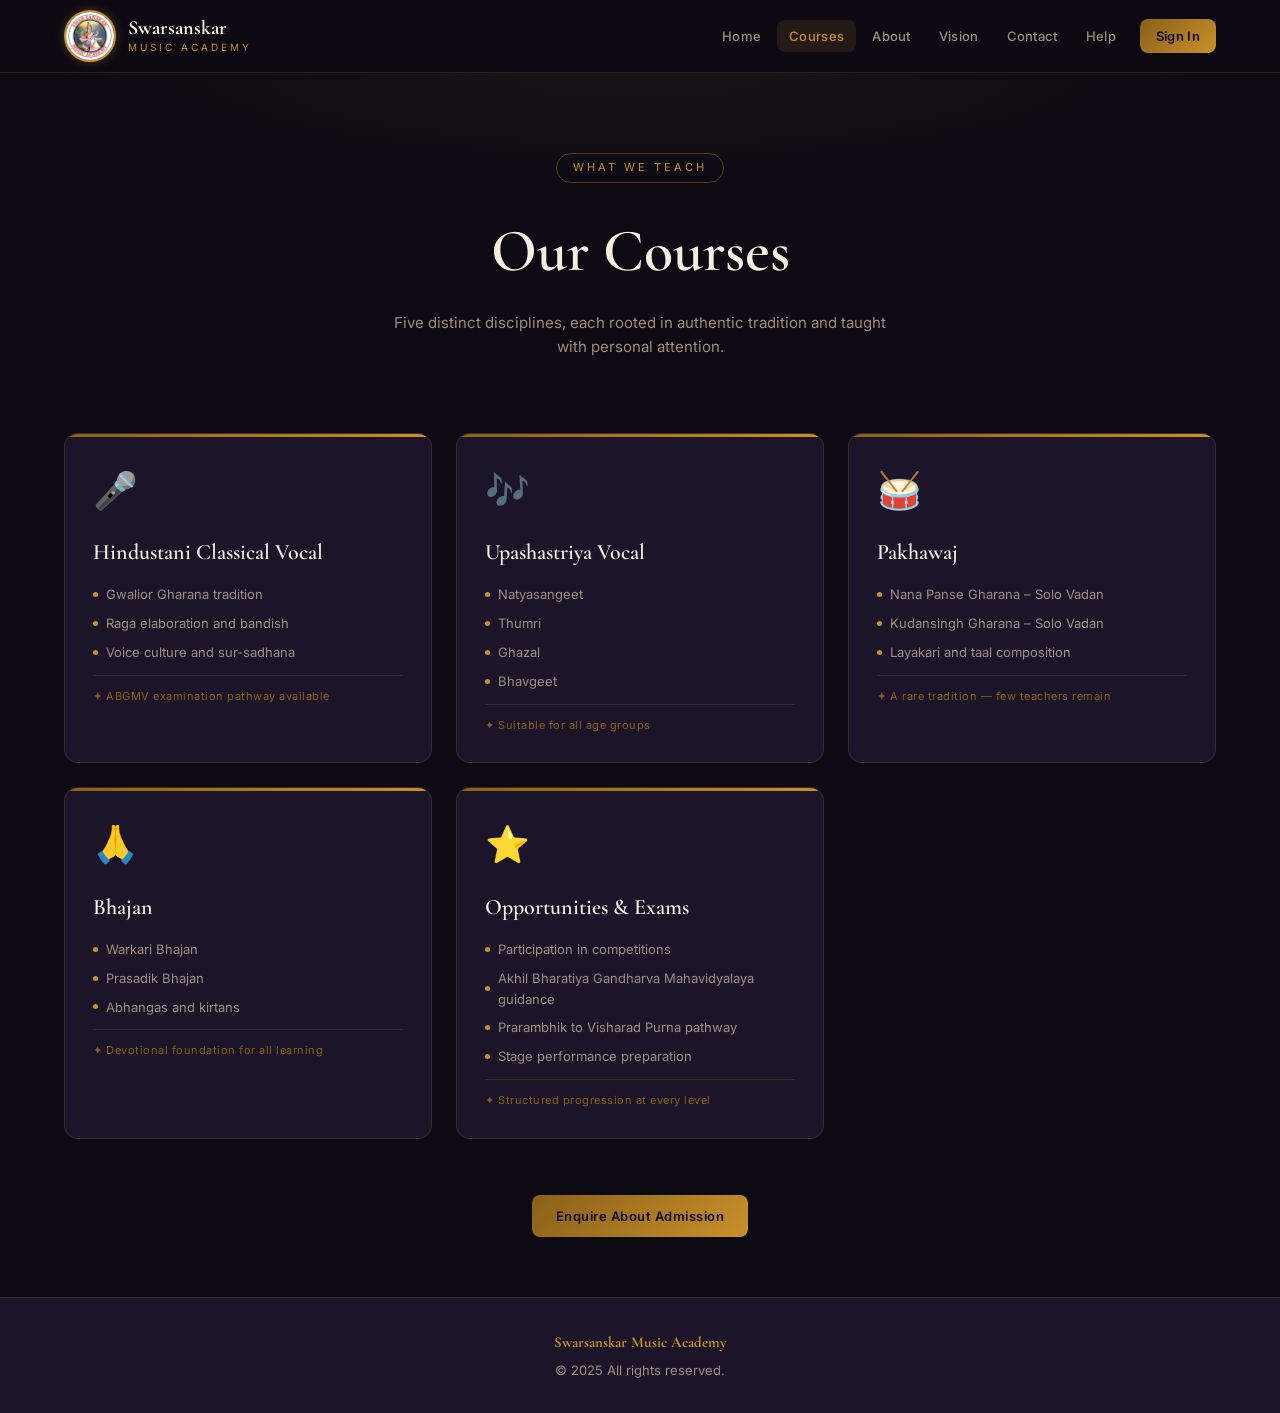
==== cat.html @ 976a272d "Add files via upload" ====
<!DOCTYPE html>
<html lang="en">
<head>
  <meta charset="UTF-8">
  <meta name="viewport" content="width=device-width, initial-scale=1.0">
  <title>Courses – Swarsanskar Music Academy</title>
  <link rel="stylesheet" href="theme.css">
  <style>
    .courses-grid {
      display: grid;
      grid-template-columns: repeat(auto-fill, minmax(280px, 1fr));
      gap: 24px;
    }

    .course-card {
      background: var(--surface);
      border: 1px solid var(--border);
      border-radius: var(--radius);
      padding: 28px;
      transition: transform 0.25s, box-shadow 0.25s, border-color 0.25s;
      position: relative;
      overflow: hidden;
    }

    .course-card::before {
      content: '';
      position: absolute;
      top: 0; left: 0; right: 0;
      height: 3px;
      background: linear-gradient(90deg, var(--gold-dim), var(--gold));
    }

    .course-card:hover {
      transform: translateY(-5px);
      box-shadow: 0 20px 50px rgba(0,0,0,0.5);
      border-color: var(--border-s);
    }

    .course-icon {
      font-size: 36px;
      margin-bottom: 16px;
      display: block;
    }

    .course-card h2 {
      font-family: var(--font-display);
      font-size: 22px;
      font-weight: 600;
      color: var(--sand);
      margin-bottom: 14px;
    }

    .course-card ul {
      list-style: none;
      display: flex;
      flex-direction: column;
      gap: 8px;
    }

    .course-card ul li {
      font-size: 13px;
      color: var(--muted);
      display: flex;
      align-items: center;
      gap: 8px;
    }

    .course-card ul li::before {
      content: '';
      width: 5px; height: 5px;
      border-radius: 50%;
      background: var(--gold);
      flex-shrink: 0;
    }

    .course-note {
      margin-top: 12px;
      padding-top: 12px;
      border-top: 1px solid var(--border);
      font-size: 11px;
      color: var(--gold-dim);
      letter-spacing: 0.5px;
    }

    .hero-wrap {
      text-align: center;
      padding: 80px 24px 50px;
      background: radial-gradient(ellipse 70% 50% at 50% 0%, rgba(201,144,42,0.06) 0%, transparent 70%);
    }
  </style>
</head>
<body>

  <header class="site-header">
    <div class="header-inner">
      <a href="index.html" class="logo-group">
        <img src="logo.jpeg" alt="Logo" class="site-logo">
        <div class="logo-text">
          <span class="logo-name">Swarsanskar</span>
          <span class="logo-sub">Music Academy</span>
        </div>
      </a>
      <button class="nav-hamburger" onclick="document.getElementById('siteNav').classList.toggle('open')" aria-label="Menu">
        <span></span><span></span><span></span>
      </button>
      <nav class="site-nav" id="siteNav">
        <a href="index.html">Home</a>
        <a href="cat.html" class="active">Courses</a>
        <a href="about.html">About</a>
        <a href="vision.html">Vision</a>
        <a href="cont.html">Contact</a>
        <a href="help.html">Help</a>
        <a href="Sign.html" class="nav-cta">Sign In</a>
      </nav>
    </div>
  </header>

  <div class="hero-wrap">
    <div class="hero-badge" style="display:inline-block; font-size:11px; letter-spacing:3px; text-transform:uppercase; color:var(--gold); border:1px solid var(--border-s); border-radius:50px; padding:5px 16px; margin-bottom:20px;">What We Teach</div>
    <h1 style="font-family:var(--font-display); font-size: clamp(36px,6vw,60px); font-weight:600; color:var(--sand); margin-bottom:12px;">Our Courses</h1>
    <p style="color:var(--muted); font-size:15px; max-width:520px; margin:0 auto;">Five distinct disciplines, each rooted in authentic tradition and taught with personal attention.</p>
  </div>

  <section class="section-wrap" style="padding-top: 24px;">
    <div class="courses-grid">

      <div class="course-card">
        <span class="course-icon">🎤</span>
        <h2>Hindustani Classical Vocal</h2>
        <ul>
          <li>Gwalior Gharana tradition</li>
          <li>Raga elaboration and bandish</li>
          <li>Voice culture and sur-sadhana</li>
        </ul>
        <div class="course-note">✦ ABGMV examination pathway available</div>
      </div>

      <div class="course-card">
        <span class="course-icon">🎶</span>
        <h2>Upashastriya Vocal</h2>
        <ul>
          <li>Natyasangeet</li>
          <li>Thumri</li>
          <li>Ghazal</li>
          <li>Bhavgeet</li>
        </ul>
        <div class="course-note">✦ Suitable for all age groups</div>
      </div>

      <div class="course-card">
        <span class="course-icon">🥁</span>
        <h2>Pakhawaj</h2>
        <ul>
          <li>Nana Panse Gharana – Solo Vadan</li>
          <li>Kudansingh Gharana – Solo Vadan</li>
          <li>Layakari and taal composition</li>
        </ul>
        <div class="course-note">✦ A rare tradition — few teachers remain</div>
      </div>

      <div class="course-card">
        <span class="course-icon">🙏</span>
        <h2>Bhajan</h2>
        <ul>
          <li>Warkari Bhajan</li>
          <li>Prasadik Bhajan</li>
          <li>Abhangas and kirtans</li>
        </ul>
        <div class="course-note">✦ Devotional foundation for all learning</div>
      </div>

      <div class="course-card" style="grid-column: span 1;">
        <span class="course-icon">⭐</span>
        <h2>Opportunities & Exams</h2>
        <ul>
          <li>Participation in competitions</li>
          <li>Akhil Bharatiya Gandharva Mahavidyalaya guidance</li>
          <li>Prarambhik to Visharad Purna pathway</li>
          <li>Stage performance preparation</li>
        </ul>
        <div class="course-note">✦ Structured progression at every level</div>
      </div>

    </div>

    <div style="margin-top: 56px; text-align: center;">
      <a href="cont.html" class="btn btn-gold">Enquire About Admission</a>
    </div>
  </section>

  <footer class="site-footer">
    <strong>Swarsanskar Music Academy</strong><br>
    <span style="margin-top: 6px; display: block;">© 2025 All rights reserved.</span>
  </footer>

</body>
</html>
---- theme.css ----
/* ═══════════════════════════════════════════════
   SWARSANSKAR — SHARED THEME
   Palette: midnight indigo + saffron gold + sandstone
   ═══════════════════════════════════════════════ */

@import url('https://fonts.googleapis.com/css2?family=Cormorant+Garamond:ital,wght@0,400;0,600;0,700;1,400;1,600&family=Inter:wght@300;400;500;600&display=swap');

:root {
  --midnight:  #0d0a14;
  --surface:   #1c1428;
  --surface2:  #251d35;
  --gold:      #c9902a;
  --gold-lt:   #e8b96a;
  --gold-dim:  #8a6018;
  --sand:      #f5ede0;
  --sand-dim:  #d4c4ae;
  --maroon:    #7c3e52;
  --maroon-lt: #a8566d;
  --text:      #f0e6d6;
  --muted:     #9e8e7e;
  --border:    rgba(201,144,42,0.18);
  --border-s:  rgba(201,144,42,0.35);

  --font-display: 'Cormorant Garamond', Georgia, serif;
  --font-body:    'Inter', system-ui, sans-serif;

  --radius:  14px;
  --radius-s: 8px;
  --shadow:  0 8px 32px rgba(0,0,0,0.45);
}

*, *::before, *::after { box-sizing: border-box; margin: 0; padding: 0; }

html { scroll-behavior: smooth; }

body {
  font-family: var(--font-body);
  background: var(--midnight);
  color: var(--text);
  min-height: 100vh;
  line-height: 1.6;
}

/* ── HEADER ─────────────────────────────── */
.site-header {
  position: sticky;
  top: 0;
  z-index: 1000;
  background: rgba(13,10,20,0.88);
  backdrop-filter: blur(14px);
  border-bottom: 1px solid var(--border);
}

.header-inner {
  max-width: 1200px;
  margin: 0 auto;
  padding: 0 24px;
  display: flex;
  align-items: center;
  justify-content: space-between;
  height: 72px;
}

.logo-group {
  display: flex;
  align-items: center;
  gap: 12px;
  text-decoration: none;
}

.site-logo {
  width: 52px;
  height: 52px;
  border-radius: 50%;
  object-fit: cover;
  border: 2px solid var(--gold);
  box-shadow: 0 0 12px rgba(201,144,42,0.3);
}

.logo-text {
  display: flex;
  flex-direction: column;
}

.logo-name {
  font-family: var(--font-display);
  font-size: 20px;
  font-weight: 700;
  color: var(--sand);
  line-height: 1.1;
}

.logo-sub {
  font-size: 10px;
  letter-spacing: 3px;
  color: var(--gold);
  text-transform: uppercase;
}

/* ── NAV ──────────────────────────────── */
.site-nav {
  display: flex;
  align-items: center;
  gap: 4px;
}

.site-nav a {
  font-size: 13px;
  font-weight: 500;
  color: var(--muted);
  text-decoration: none;
  padding: 6px 12px;
  border-radius: var(--radius-s);
  transition: color 0.2s, background 0.2s;
  letter-spacing: 0.3px;
}

.site-nav a:hover {
  color: var(--gold-lt);
  background: rgba(201,144,42,0.1);
}

.site-nav a.active,
.site-nav a[aria-current="page"] {
  color: var(--gold);
  background: rgba(201,144,42,0.12);
}

.nav-cta {
  margin-left: 8px;
  background: linear-gradient(135deg, var(--gold-dim), var(--gold)) !important;
  color: var(--midnight) !important;
  font-weight: 600 !important;
  padding: 7px 16px !important;
}

.nav-cta:hover {
  opacity: 0.9;
  background: linear-gradient(135deg, var(--gold), var(--gold-lt)) !important;
}

/* ── SWAR DIVIDER (signature element) ──── */
.swar-divider {
  display: flex;
  align-items: center;
  gap: 16px;
  padding: 12px 0;
  opacity: 0.6;
}

.swar-divider::before,
.swar-divider::after {
  content: '';
  flex: 1;
  height: 1px;
  background: linear-gradient(90deg, transparent, var(--gold), transparent);
}

.swar-divider span {
  font-family: var(--font-display);
  font-size: 18px;
  color: var(--gold);
  font-style: italic;
}

/* ── PAGE HERO ───────────────────────── */
.page-hero {
  padding: 80px 24px 60px;
  text-align: center;
}

.page-hero h1 {
  font-family: var(--font-display);
  font-size: clamp(36px, 6vw, 64px);
  font-weight: 600;
  color: var(--sand);
  line-height: 1.1;
  margin-bottom: 16px;
}

.page-hero p {
  font-size: 16px;
  color: var(--muted);
  max-width: 600px;
  margin: 0 auto;
}

/* ── CARDS ───────────────────────────── */
.card {
  background: var(--surface);
  border: 1px solid var(--border);
  border-radius: var(--radius);
  padding: 28px;
  box-shadow: var(--shadow);
}

/* ── BUTTONS ─────────────────────────── */
.btn {
  display: inline-flex;
  align-items: center;
  gap: 8px;
  padding: 11px 24px;
  border-radius: var(--radius-s);
  border: none;
  font-family: var(--font-body);
  font-size: 13px;
  font-weight: 600;
  letter-spacing: 0.5px;
  cursor: pointer;
  transition: all 0.2s;
  text-decoration: none;
}

.btn-gold {
  background: linear-gradient(135deg, var(--gold-dim), var(--gold));
  color: var(--midnight);
}

.btn-gold:hover {
  opacity: 0.88;
  transform: translateY(-1px);
}

.btn-outline {
  background: transparent;
  color: var(--gold);
  border: 1px solid var(--border-s);
}

.btn-outline:hover {
  background: rgba(201,144,42,0.1);
}

/* ── FOOTER ─────────────────────────── */
.site-footer {
  border-top: 1px solid var(--border);
  padding: 32px 24px;
  text-align: center;
  color: var(--muted);
  font-size: 13px;
  background: var(--surface);
}

.site-footer strong {
  color: var(--gold);
  font-family: var(--font-display);
  font-size: 15px;
}

/* ── SECTION WRAPPER ─────────────────── */
.section-wrap {
  max-width: 1200px;
  margin: 0 auto;
  padding: 60px 24px;
}

.section-title {
  font-family: var(--font-display);
  font-size: clamp(28px, 4vw, 42px);
  font-weight: 600;
  color: var(--sand);
  margin-bottom: 8px;
}

.section-sub {
  color: var(--muted);
  font-size: 14px;
  margin-bottom: 40px;
}

/* ── FORM FIELDS ─────────────────────── */
.field {
  margin-bottom: 16px;
}

.field label {
  display: block;
  font-size: 10px;
  letter-spacing: 1.5px;
  text-transform: uppercase;
  color: var(--muted);
  margin-bottom: 6px;
}

.field input,
.field select,
.field textarea {
  width: 100%;
  padding: 11px 14px;
  background: var(--midnight);
  border: 1px solid var(--border);
  border-radius: var(--radius-s);
  color: var(--text);
  font-family: var(--font-body);
  font-size: 14px;
  transition: border-color 0.2s, box-shadow 0.2s;
}

.field input:focus,
.field select:focus,
.field textarea:focus {
  outline: none;
  border-color: var(--gold);
  box-shadow: 0 0 0 3px rgba(201,144,42,0.12);
}

.field input::placeholder,
.field textarea::placeholder {
  color: var(--muted);
  opacity: 0.6;
}

.field select option {
  background: var(--surface);
}

/* ── TOAST ───────────────────────────── */
.toast {
  position: fixed;
  bottom: 28px;
  left: 50%;
  transform: translateX(-50%) translateY(60px);
  background: var(--surface2);
  border: 1px solid var(--border);
  color: var(--text);
  padding: 12px 24px;
  border-radius: 50px;
  font-size: 13px;
  opacity: 0;
  transition: all 0.3s ease;
  z-index: 9999;
  white-space: nowrap;
  box-shadow: var(--shadow);
}

.toast.show {
  opacity: 1;
  transform: translateX(-50%) translateY(0);
}

.toast.success { border-color: #4ade80; color: #4ade80; }
.toast.error   { border-color: #f87171; color: #f87171; }

/* ── MOBILE NAV ──────────────────────── */
.nav-hamburger {
  display: none;
  flex-direction: column;
  gap: 5px;
  background: none;
  border: none;
  cursor: pointer;
  padding: 4px;
}

.nav-hamburger span {
  display: block;
  width: 22px;
  height: 2px;
  background: var(--gold);
  border-radius: 2px;
  transition: all 0.3s;
}

@media (max-width: 768px) {
  .nav-hamburger { display: flex; }
  
  .site-nav {
    display: none;
    position: absolute;
    top: 72px;
    left: 0;
    right: 0;
    background: rgba(13,10,20,0.97);
    border-bottom: 1px solid var(--border);
    flex-direction: column;
    padding: 12px 16px;
    gap: 4px;
  }

  .site-nav.open { display: flex; }
  
  .site-nav a { width: 100%; }
}
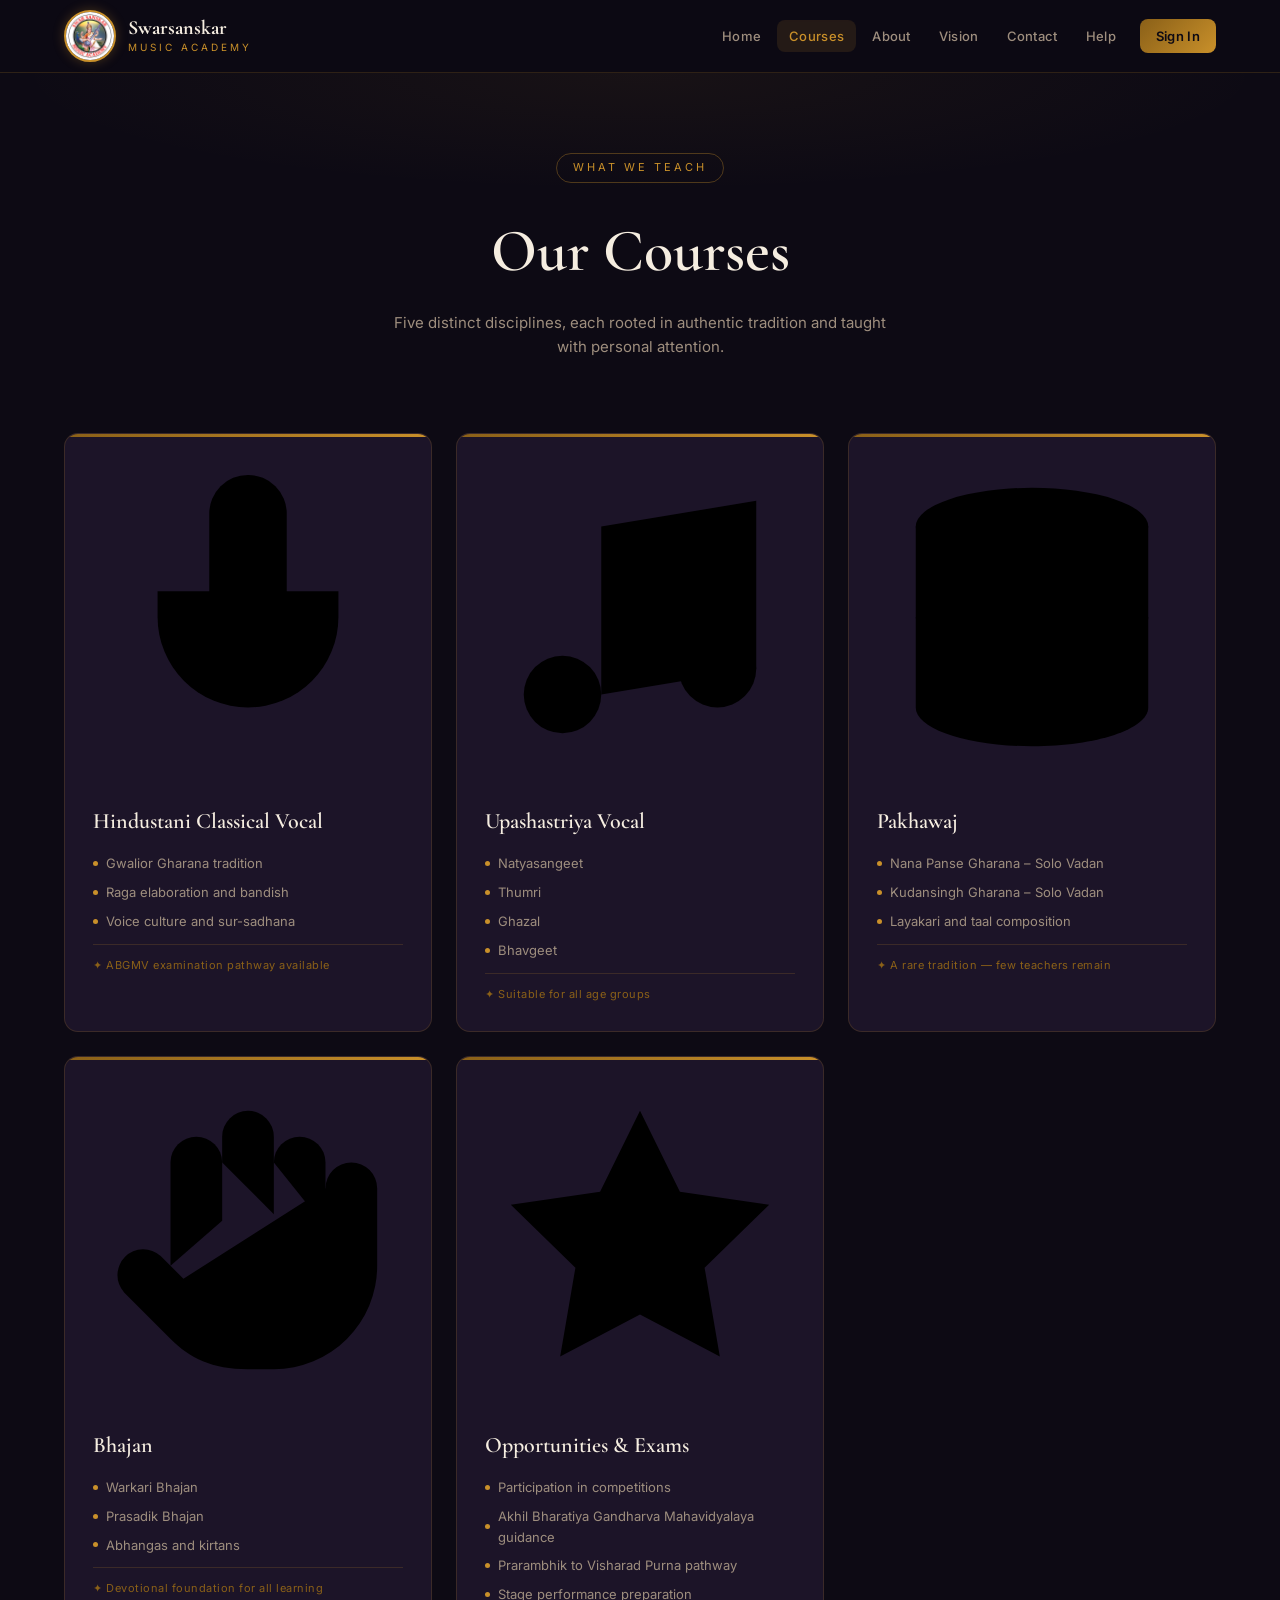
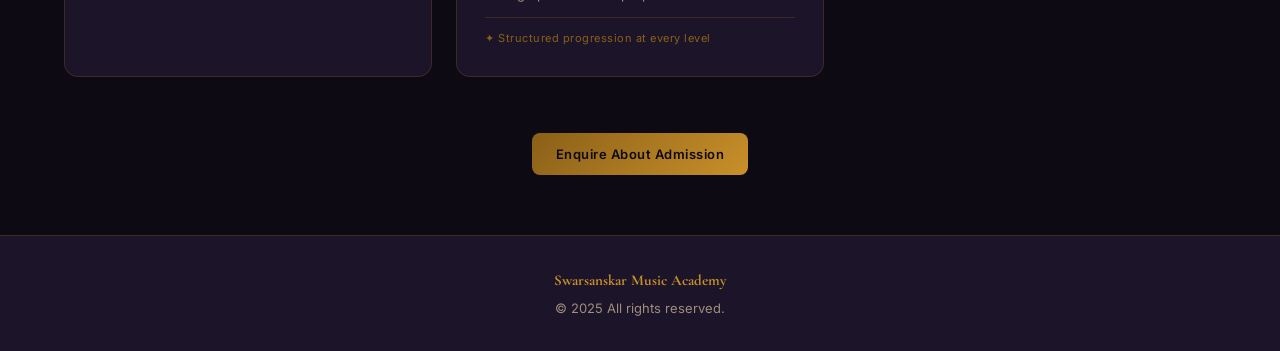
==== commit db78a748: "Update cat.html" ====
--- a/cat.html
+++ b/cat.html
@@ -124,64 +124,74 @@
   <section class="section-wrap" style="padding-top: 24px;">
     <div class="courses-grid">
 
-      <div class="course-card">
-        <span class="course-icon">🎤</span>
-        <h2>Hindustani Classical Vocal</h2>
-        <ul>
-          <li>Gwalior Gharana tradition</li>
-          <li>Raga elaboration and bandish</li>
-          <li>Voice culture and sur-sadhana</li>
-        </ul>
-        <div class="course-note">✦ ABGMV examination pathway available</div>
-      </div>
-
-      <div class="course-card">
-        <span class="course-icon">🎶</span>
-        <h2>Upashastriya Vocal</h2>
-        <ul>
-          <li>Natyasangeet</li>
-          <li>Thumri</li>
-          <li>Ghazal</li>
-          <li>Bhavgeet</li>
-        </ul>
-        <div class="course-note">✦ Suitable for all age groups</div>
-      </div>
-
-      <div class="course-card">
-        <span class="course-icon">🥁</span>
-        <h2>Pakhawaj</h2>
-        <ul>
-          <li>Nana Panse Gharana – Solo Vadan</li>
-          <li>Kudansingh Gharana – Solo Vadan</li>
-          <li>Layakari and taal composition</li>
-        </ul>
-        <div class="course-note">✦ A rare tradition — few teachers remain</div>
-      </div>
-
-      <div class="course-card">
-        <span class="course-icon">🙏</span>
-        <h2>Bhajan</h2>
-        <ul>
-          <li>Warkari Bhajan</li>
-          <li>Prasadik Bhajan</li>
-          <li>Abhangas and kirtans</li>
-        </ul>
-        <div class="course-note">✦ Devotional foundation for all learning</div>
-      </div>
-
-      <div class="course-card" style="grid-column: span 1;">
-        <span class="course-icon">⭐</span>
-        <h2>Opportunities & Exams</h2>
-        <ul>
-          <li>Participation in competitions</li>
-          <li>Akhil Bharatiya Gandharva Mahavidyalaya guidance</li>
-          <li>Prarambhik to Visharad Purna pathway</li>
-          <li>Stage performance preparation</li>
-        </ul>
-        <div class="course-note">✦ Structured progression at every level</div>
-      </div>
-
-    </div>
+  <div class="course-card">
+    <span class="course-icon">
+      <svg class="icon-svg" viewBox="0 0 24 24"><path d="M12 1a3 3 0 0 0-3 3v8a3 3 0 0 0 6 0V4a3 3 0 0 0-3-3z"/><path d="M19 10v2a7 7 0 0 1-14 0v-2"/><line x1="12" y1="19" x2="12" y2="23"/><line x1="8" y1="23" x2="16" y2="23"/></svg>
+    </span>
+    <h2>Hindustani Classical Vocal</h2>
+    <ul>
+      <li>Gwalior Gharana tradition</li>
+      <li>Raga elaboration and bandish</li>
+      <li>Voice culture and sur-sadhana</li>
+    </ul>
+    <div class="course-note">✦ ABGMV examination pathway available</div>
+  </div>
+
+  <div class="course-card">
+    <span class="course-icon">
+      <svg class="icon-svg" viewBox="0 0 24 24"><path d="M9 18V5l12-2v13"/><circle cx="6" cy="18" r="3"/><circle cx="18" cy="16" r="3"/></svg>
+    </span>
+    <h2>Upashastriya Vocal</h2>
+    <ul>
+      <li>Natyasangeet</li>
+      <li>Thumri</li>
+      <li>Ghazal</li>
+      <li>Bhavgeet</li>
+    </ul>
+    <div class="course-note">✦ Suitable for all age groups</div>
+  </div>
+
+  <div class="course-card">
+    <span class="course-icon">
+      <svg class="icon-svg" viewBox="0 0 24 24"><ellipse cx="12" cy="5" rx="9" ry="3"/><path d="M21 12c0 1.66-4 3-9 3s-9-1.34-9-3"/><path d="M3 5v14c0 1.66 4 3 9 3s9-1.34 9-3V5"/></svg>
+    </span>
+    <h2>Pakhawaj</h2>
+    <ul>
+      <li>Nana Panse Gharana – Solo Vadan</li>
+      <li>Kudansingh Gharana – Solo Vadan</li>
+      <li>Layakari and taal composition</li>
+    </ul>
+    <div class="course-note">✦ A rare tradition — few teachers remain</div>
+  </div>
+
+  <div class="course-card">
+    <span class="course-icon">
+      <svg class="icon-svg" viewBox="0 0 24 24"><path d="M18 11V6a2 2 0 0 0-2-2 2 2 0 0 0-2 2v0"/><path d="M14 10V4a2 2 0 0 0-2-2 2 2 0 0 0-2 2v2"/><path d="M10 10.5V6a2 2 0 0 0-2-2 2 2 0 0 0-2 2v8"/><path d="M18 8a2 2 0 1 1 4 0v6a8 8 0 0 1-8 8h-2c-2.8 0-4.5-.86-5.99-2.34l-3.6-3.6a2 2 0 0 1 2.83-2.82L7 15"/></svg>
+    </span>
+    <h2>Bhajan</h2>
+    <ul>
+      <li>Warkari Bhajan</li>
+      <li>Prasadik Bhajan</li>
+      <li>Abhangas and kirtans</li>
+    </ul>
+    <div class="course-note">✦ Devotional foundation for all learning</div>
+  </div>
+
+  <div class="course-card">
+    <span class="course-icon">
+      <svg class="icon-svg" viewBox="0 0 24 24"><polygon points="12 2 15.09 8.26 22 9.27 17 14.14 18.18 21.02 12 17.77 5.82 21.02 7 14.14 2 9.27 8.91 8.26 12 2"/></svg>
+    </span>
+    <h2>Opportunities & Exams</h2>
+    <ul>
+      <li>Participation in competitions</li>
+      <li>Akhil Bharatiya Gandharva Mahavidyalaya guidance</li>
+      <li>Prarambhik to Visharad Purna pathway</li>
+      <li>Stage performance preparation</li>
+    </ul>
+    <div class="course-note">✦ Structured progression at every level</div>
+  </div>
+
+</div>
 
     <div style="margin-top: 56px; text-align: center;">
       <a href="cont.html" class="btn btn-gold">Enquire About Admission</a>
